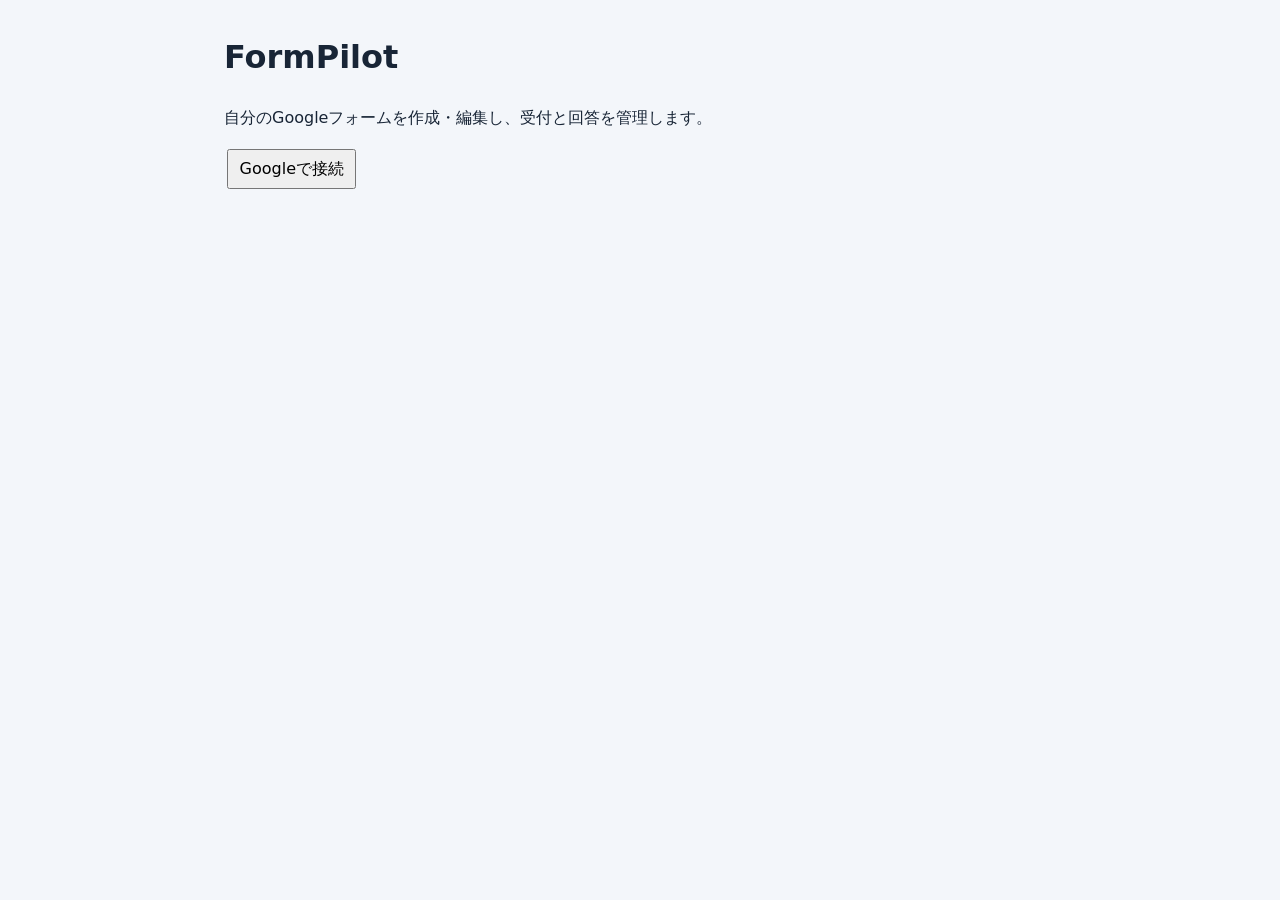
==== index.html @ 99483291 "Add FormPilot GitHub Pages application" ====
<!doctype html>
<html lang="ja">
<head>
  <meta charset="utf-8">
  <meta name="viewport" content="width=device-width, initial-scale=1">
  <title>FormPilot</title>
  <link rel="stylesheet" href="./style.css">
  <script src="https://accounts.google.com/gsi/client" defer></script>
  <script src="https://apis.google.com/js/api.js" defer></script>
  <script type="module" src="./app.js"></script>
</head>
<body>
  <main>
    <h1>FormPilot</h1>
    <p>自分のGoogleフォームを作成・編集し、受付と回答を管理します。</p>
    <p id="account"></p>
    <button id="connect">Googleで接続</button>
    <button id="disconnect" hidden>ログアウト</button>
    <p id="status" role="status"></p>
    <section id="dashboard" hidden>
      <h2>自分のフォーム <span id="count"></span></h2>
      <form id="create">
        <label>フォーム名 <input name="title" required maxlength="300"></label>
        <button>新規作成</button>
      </form>
      <button id="refresh">一覧を更新</button>
      <button id="import">Driveから取り込む</button>
      <button id="ledger">管理台帳を更新</button>
      <a id="ledger-link" target="_blank" rel="noopener noreferrer" hidden>管理台帳を開く</a>
      <ul id="forms"></ul>
    </section>
    <section id="detail" hidden>
      <h2>フォーム編集</h2>
      <p id="publication"></p>
      <p><a id="native" target="_blank" rel="noopener noreferrer">Google Formsで開く</a>
        <a id="responder" target="_blank" rel="noopener noreferrer" hidden>回答ページを開く</a></p>
      <div class="actions">
        <button id="start">受付開始</button>
        <button id="stop">受付停止</button>
        <button id="unpublish">非公開</button>
        <button id="sharing">リンク公開設定</button>
        <button id="trash">ゴミ箱に移動</button>
      </div>
      <form id="edit">
        <label>タイトル <input id="title" required></label>
        <label>説明 <textarea id="description"></textarea></label>
        <div id="items"></div>
        <button id="add" type="button">質問を追加</button>
        <button>編集を保存</button>
      </form>
      <h3>回答</h3>
      <button id="responses">回答を表示</button>
      <button id="more" hidden>次のページ</button>
      <pre id="answer-list" hidden></pre>
    </section>
  </main>
</body>
</html>
---- style.css ----
:root { font: 16px/1.6 system-ui, sans-serif; color: #182536; background: #f3f6fa; }
main { max-width: 52rem; margin: 2rem auto; padding: 0 1rem; }
section { margin: 1rem 0; padding: 1.25rem; border-radius: .75rem; background: white; }
button, input, textarea, select { font: inherit; }
button { padding: .3rem .65rem; margin: .2rem; cursor: pointer; }
button:disabled { cursor: default; }
#edit label { display: block; margin: .5rem 0; }
#edit input:not([type=checkbox]), textarea { box-sizing: border-box; width: 100%; }
fieldset { margin: .75rem 0; border: 1px solid #bdc7d1; border-radius: .4rem; }
pre { white-space: pre-wrap; overflow-wrap: anywhere; background: #f3f6fa; padding: 1rem; }
#status { min-height: 1.6em; }
[hidden] { display: none !important; }
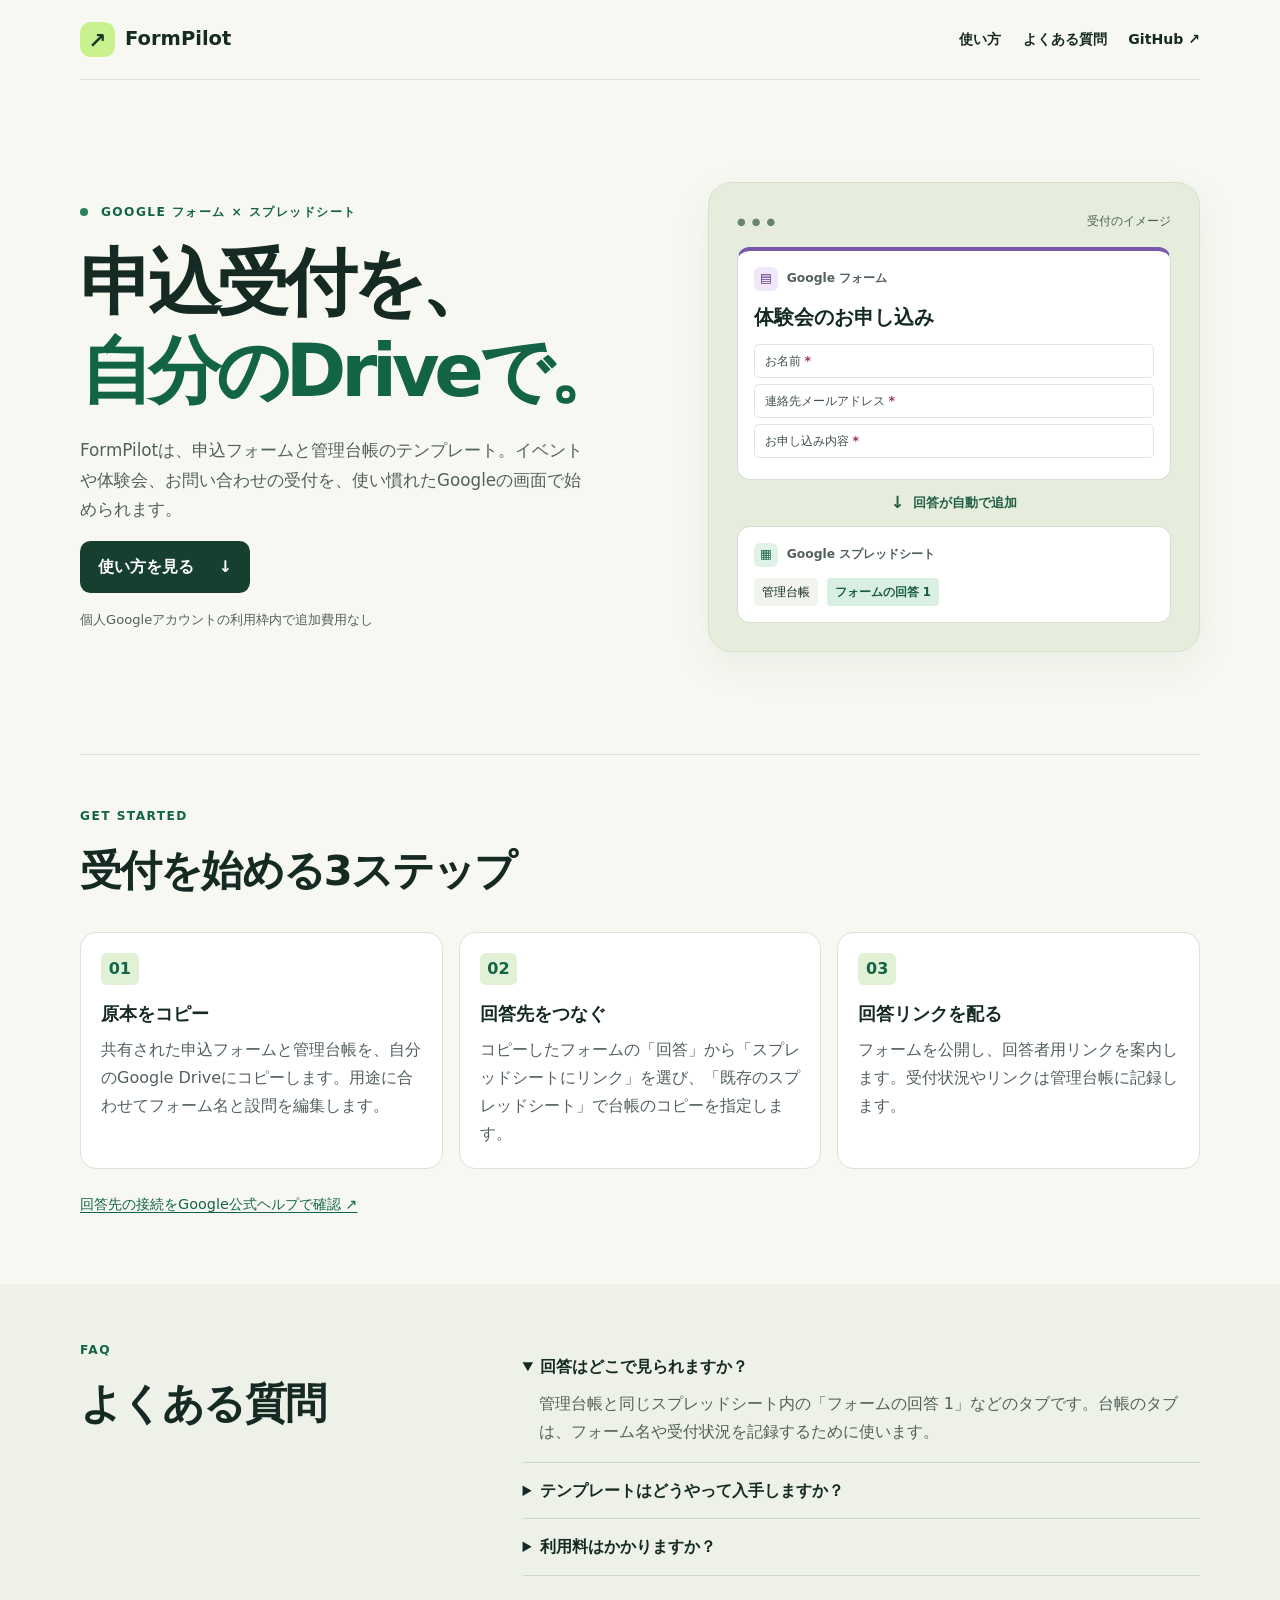
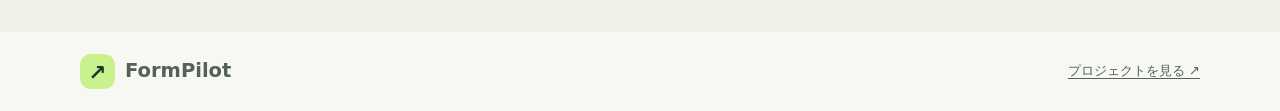
==== commit 749b602f: "Publish FormPilot template introduction" ====
--- a/index.html
+++ b/index.html
@@ -2,58 +2,62 @@
 <html lang="ja">
 <head>
   <meta charset="utf-8">
-  <meta name="viewport" content="width=device-width, initial-scale=1">
-  <title>FormPilot</title>
-  <link rel="stylesheet" href="./style.css">
-  <script src="https://accounts.google.com/gsi/client" defer></script>
-  <script src="https://apis.google.com/js/api.js" defer></script>
-  <script type="module" src="./app.js"></script>
+  <meta name="viewport" content="width=device-width,initial-scale=1">
+  <meta name="description" content="FormPilotは、Googleフォームとスプレッドシートを組み合わせた申込受付テンプレートです。">
+  <meta name="theme-color" content="#f7f8f2">
+  <title>FormPilot｜申込受付テンプレート</title>
+  <link rel="stylesheet" href="./intro.css">
 </head>
 <body>
+  <header class="site-header wrap">
+    <a class="brand" href="./"><span class="mark" aria-hidden="true">↗</span> FormPilot</a>
+    <nav aria-label="メインメニュー"><a href="#start">使い方</a><a href="#faq">よくある質問</a><a href="https://github.com/morigu812-svg/Form-Pilot">GitHub ↗</a></nav>
+  </header>
   <main>
-    <h1>FormPilot</h1>
-    <p>自分のGoogleフォームを作成・編集し、受付と回答を管理します。</p>
-    <p id="account"></p>
-    <button id="connect">Googleで接続</button>
-    <button id="disconnect" hidden>ログアウト</button>
-    <p id="status" role="status"></p>
-    <section id="dashboard" hidden>
-      <h2>自分のフォーム <span id="count"></span></h2>
-      <form id="create">
-        <label>フォーム名 <input name="title" required maxlength="300"></label>
-        <button>新規作成</button>
-      </form>
-      <button id="refresh">一覧を更新</button>
-      <button id="import">Driveから取り込む</button>
-      <button id="ledger">管理台帳を更新</button>
-      <a id="ledger-link" target="_blank" rel="noopener noreferrer" hidden>管理台帳を開く</a>
-      <ul id="forms"></ul>
+    <section class="hero wrap" aria-labelledby="hero-title">
+      <div>
+        <p class="eyebrow"><span></span> GOOGLE フォーム × スプレッドシート</p>
+        <h1 id="hero-title">申込受付を、<br><em>自分のDriveで。</em></h1>
+        <p class="lead">FormPilotは、申込フォームと管理台帳のテンプレート。イベントや体験会、お問い合わせの受付を、使い慣れたGoogleの画面で始められます。</p>
+        <a class="button" href="#start">使い方を見る <span aria-hidden="true">↓</span></a>
+        <p class="note">個人Googleアカウントの利用枠内で追加費用なし</p>
+      </div>
+      <div class="demo" aria-label="申込フォームから回答が台帳の別タブに入るイメージ">
+        <div class="demo-top"><span class="dots" aria-hidden="true">● ● ●</span><span>受付のイメージ</span></div>
+        <div class="form-card">
+          <div class="demo-label"><span class="mini purple" aria-hidden="true">▤</span> Google フォーム</div>
+          <p class="sample-title">体験会のお申し込み</p>
+          <div class="sample-input">お名前 <b>*</b></div><div class="sample-input">連絡先メールアドレス <b>*</b></div><div class="sample-input">お申し込み内容 <b>*</b></div>
+        </div>
+        <div class="flow"><span aria-hidden="true">↓</span> 回答が自動で追加</div>
+        <div class="sheet-card">
+          <div class="demo-label"><span class="mini green" aria-hidden="true">▦</span> Google スプレッドシート</div>
+          <div class="tabs"><span>管理台帳</span><strong>フォームの回答 1</strong></div>
+        </div>
+      </div>
     </section>
-    <section id="detail" hidden>
-      <h2>フォーム編集</h2>
-      <p id="publication"></p>
-      <p><a id="native" target="_blank" rel="noopener noreferrer">Google Formsで開く</a>
-        <a id="responder" target="_blank" rel="noopener noreferrer" hidden>回答ページを開く</a></p>
-      <div class="actions">
-        <button id="start">受付開始</button>
-        <button id="stop">受付停止</button>
-        <button id="unpublish">非公開</button>
-        <button id="sharing">リンク公開設定</button>
-        <button id="trash">ゴミ箱に移動</button>
+
+    <section class="section wrap" id="start" aria-labelledby="start-title">
+      <div class="section-heading"><p class="eyebrow">GET STARTED</p><h2 id="start-title">受付を始める3ステップ</h2></div>
+      <ol class="steps">
+        <li><span class="number">01</span><h3>原本をコピー</h3><p>共有された申込フォームと管理台帳を、自分のGoogle Driveにコピーします。用途に合わせてフォーム名と設問を編集します。</p></li>
+        <li><span class="number">02</span><h3>回答先をつなぐ</h3><p>コピーしたフォームの「回答」から「スプレッドシートにリンク」を選び、「既存のスプレッドシート」で台帳のコピーを指定します。</p></li>
+        <li><span class="number">03</span><h3>回答リンクを配る</h3><p>フォームを公開し、回答者用リンクを案内します。受付状況やリンクは管理台帳に記録します。</p></li>
+      </ol>
+      <p class="guide"><a href="https://support.google.com/docs/answer/2917686?hl=ja">回答先の接続をGoogle公式ヘルプで確認 ↗</a></p>
+    </section>
+
+    <section class="faq-band" id="faq" aria-labelledby="faq-title">
+      <div class="wrap faq">
+        <div><p class="eyebrow">FAQ</p><h2 id="faq-title">よくある質問</h2></div>
+        <div>
+          <details open><summary>回答はどこで見られますか？</summary><p>管理台帳と同じスプレッドシート内の「フォームの回答 1」などのタブです。台帳のタブは、フォーム名や受付状況を記録するために使います。</p></details>
+          <details><summary>テンプレートはどうやって入手しますか？</summary><p>テンプレートの配布元からGoogleフォームと管理台帳の共有リンクを受け取り、両方を自分のDriveにコピーします。</p></details>
+          <details><summary>利用料はかかりますか？</summary><p>Googleフォームとスプレッドシートの標準機能を使う方式です。個人Googleアカウントの利用枠内なら、FormPilot用のサーバーや独自ドメインの契約は不要です。</p></details>
+        </div>
       </div>
-      <form id="edit">
-        <label>タイトル <input id="title" required></label>
-        <label>説明 <textarea id="description"></textarea></label>
-        <div id="items"></div>
-        <button id="add" type="button">質問を追加</button>
-        <button>編集を保存</button>
-      </form>
-      <h3>回答</h3>
-      <button id="responses">回答を表示</button>
-      <button id="more" hidden>次のページ</button>
-      <pre id="answer-list" hidden></pre>
     </section>
   </main>
+  <footer class="wrap"><a class="brand" href="./"><span class="mark" aria-hidden="true">↗</span> FormPilot</a><a href="https://github.com/morigu812-svg/Form-Pilot">プロジェクトを見る ↗</a></footer>
 </body>
 </html>
-
--- a/intro.css
+++ b/intro.css
@@ -0,0 +1,55 @@
+:root{font-family:system-ui,-apple-system,"Segoe UI",sans-serif;color:#152a23;background:#f7f8f2;line-height:1.75;--ink:#152a23;--muted:#526259;--green:#136447;--line:#d9e3d8}
+*{box-sizing:border-box}
+body{margin:0}
+a{color:inherit;text-underline-offset:.24em}
+a:focus-visible,summary:focus-visible{outline:3px solid #287e56;outline-offset:5px}
+.wrap{width:min(1120px,calc(100% - 64px));margin-inline:auto}
+.site-header,footer{display:flex;align-items:center;justify-content:space-between;gap:1rem;padding-block:22px;border-bottom:1px solid var(--line)}
+.brand{display:inline-flex;align-items:center;gap:10px;font-size:1.22rem;font-weight:800;text-decoration:none;white-space:nowrap}
+.mark{display:grid;place-items:center;width:35px;height:35px;border-radius:11px;background:#c9f18d;color:#16392b;font-size:1.35rem}
+nav{display:flex;gap:1.35rem;flex-wrap:wrap;font-size:.88rem;font-weight:650}
+nav a{text-decoration:none}
+nav a:hover{text-decoration:underline}
+.hero{display:grid;grid-template-columns:1.12fr 1fr;gap:clamp(30px,6vw,90px);align-items:center;padding-block:clamp(55px,8vw,115px)}
+.eyebrow{font-size:.76rem;font-weight:800;letter-spacing:.12em;color:var(--green);margin:0 0 1rem}
+.eyebrow span{display:inline-block;width:8px;height:8px;border-radius:50%;background:#27835c;margin-right:.45rem}
+h1,h2,h3,p{margin-top:0}
+h1{font-size:clamp(2.5rem,5.7vw,5.3rem);line-height:1.2;letter-spacing:-.07em;margin-bottom:1.4rem}
+h1 em{font-style:normal;color:var(--green)}
+.lead{max-width:32rem;color:var(--muted);font-size:1.05rem}
+.button{display:inline-flex;align-items:center;gap:1.5rem;padding:.75rem 1.15rem;border-radius:.65rem;background:#173f30;color:white;text-decoration:none;font-weight:700}
+.button:hover{background:#24684d}
+.note{font-size:.82rem;color:var(--muted);margin:1rem 0 0}
+.demo{border-radius:1.45rem;background:#e6eddc;border:1px solid #d6e1ce;padding:clamp(16px,3vw,28px);box-shadow:0 14px 40px #284b2310}
+.demo-top,.demo-label,.flow,.tabs{display:flex;align-items:center;gap:.55rem}
+.demo-top{justify-content:space-between;color:#486053;font-size:.76rem;margin-bottom:.9rem}
+.dots{letter-spacing:.15em;color:#668471;font-size:.62rem}
+.form-card,.sheet-card{background:white;border-radius:.8rem;padding:1rem;border:1px solid #d4ded2}
+.form-card{border-top:4px solid #7957aa}
+.demo-label{font-size:.77rem;color:var(--muted);font-weight:700}
+.mini{display:grid;place-items:center;width:24px;height:24px;border-radius:6px}
+.purple{background:#f0e7f9;color:#5a3288}
+.green{background:#e1f2e8;color:#126145}
+.sample-title{font-size:1.22rem;font-weight:800;margin:.6rem 0}
+.sample-input{padding:.32rem .6rem;border:1px solid #e0e5df;border-radius:.3rem;margin:.35rem 0;color:#40524a;font-size:.78rem}
+.sample-input b{color:#963b58}
+.flow{justify-content:center;padding:.5rem;color:#225e46;font-size:.8rem;font-weight:700}
+.flow span{font-size:1.05rem}
+.tabs{margin-top:.7rem;flex-wrap:wrap;font-size:.73rem}
+.tabs>*{background:#f2f4ef;padding:.23rem .5rem;border-radius:.25rem}
+.tabs strong{background:#d8efe1;color:#185d43}
+.section{padding:3.2rem 0 4.2rem;border-top:1px solid var(--line)}
+h2{font-size:clamp(1.55rem,3.5vw,2.6rem);line-height:1.3;letter-spacing:-.045em}
+.steps{list-style:none;padding:0;display:grid;grid-template-columns:repeat(3,1fr);gap:1rem}
+.steps li{background:#fff;border:1px solid var(--line);border-radius:1rem;padding:1.25rem}
+.number{display:inline-block;font-weight:800;color:var(--green);background:#e1f1d6;padding:.13rem .48rem;border-radius:.35rem;margin-bottom:.8rem}
+h3{font-size:1.13rem;margin-bottom:.4rem}
+.steps p,.faq p:not(.eyebrow){color:var(--muted);margin-bottom:0}
+.guide{font-size:.9rem;color:var(--green);margin:1.4rem 0 0}
+.faq-band{background:#edf1e7;padding:3.5rem 0}
+.faq{display:grid;grid-template-columns:1fr 1.65fr;gap:2rem}
+details{border-bottom:1px solid #cbd8cc;padding:.85rem 0}
+summary{font-weight:720;cursor:pointer}
+details p{padding:.55rem 0 .15rem 1rem}
+footer{border-bottom:0;color:var(--muted);font-size:.82rem}
+@media(max-width:760px){.wrap{width:calc(100% - 32px)}.hero,.faq,.steps{grid-template-columns:1fr}.hero{padding-block:46px;gap:26px}.faq{gap:.3rem}.section{padding-block:2.5rem}.site-header{align-items:flex-start}nav{gap:.3rem .75rem;justify-content:flex-end}h2{margin-bottom:1rem}}
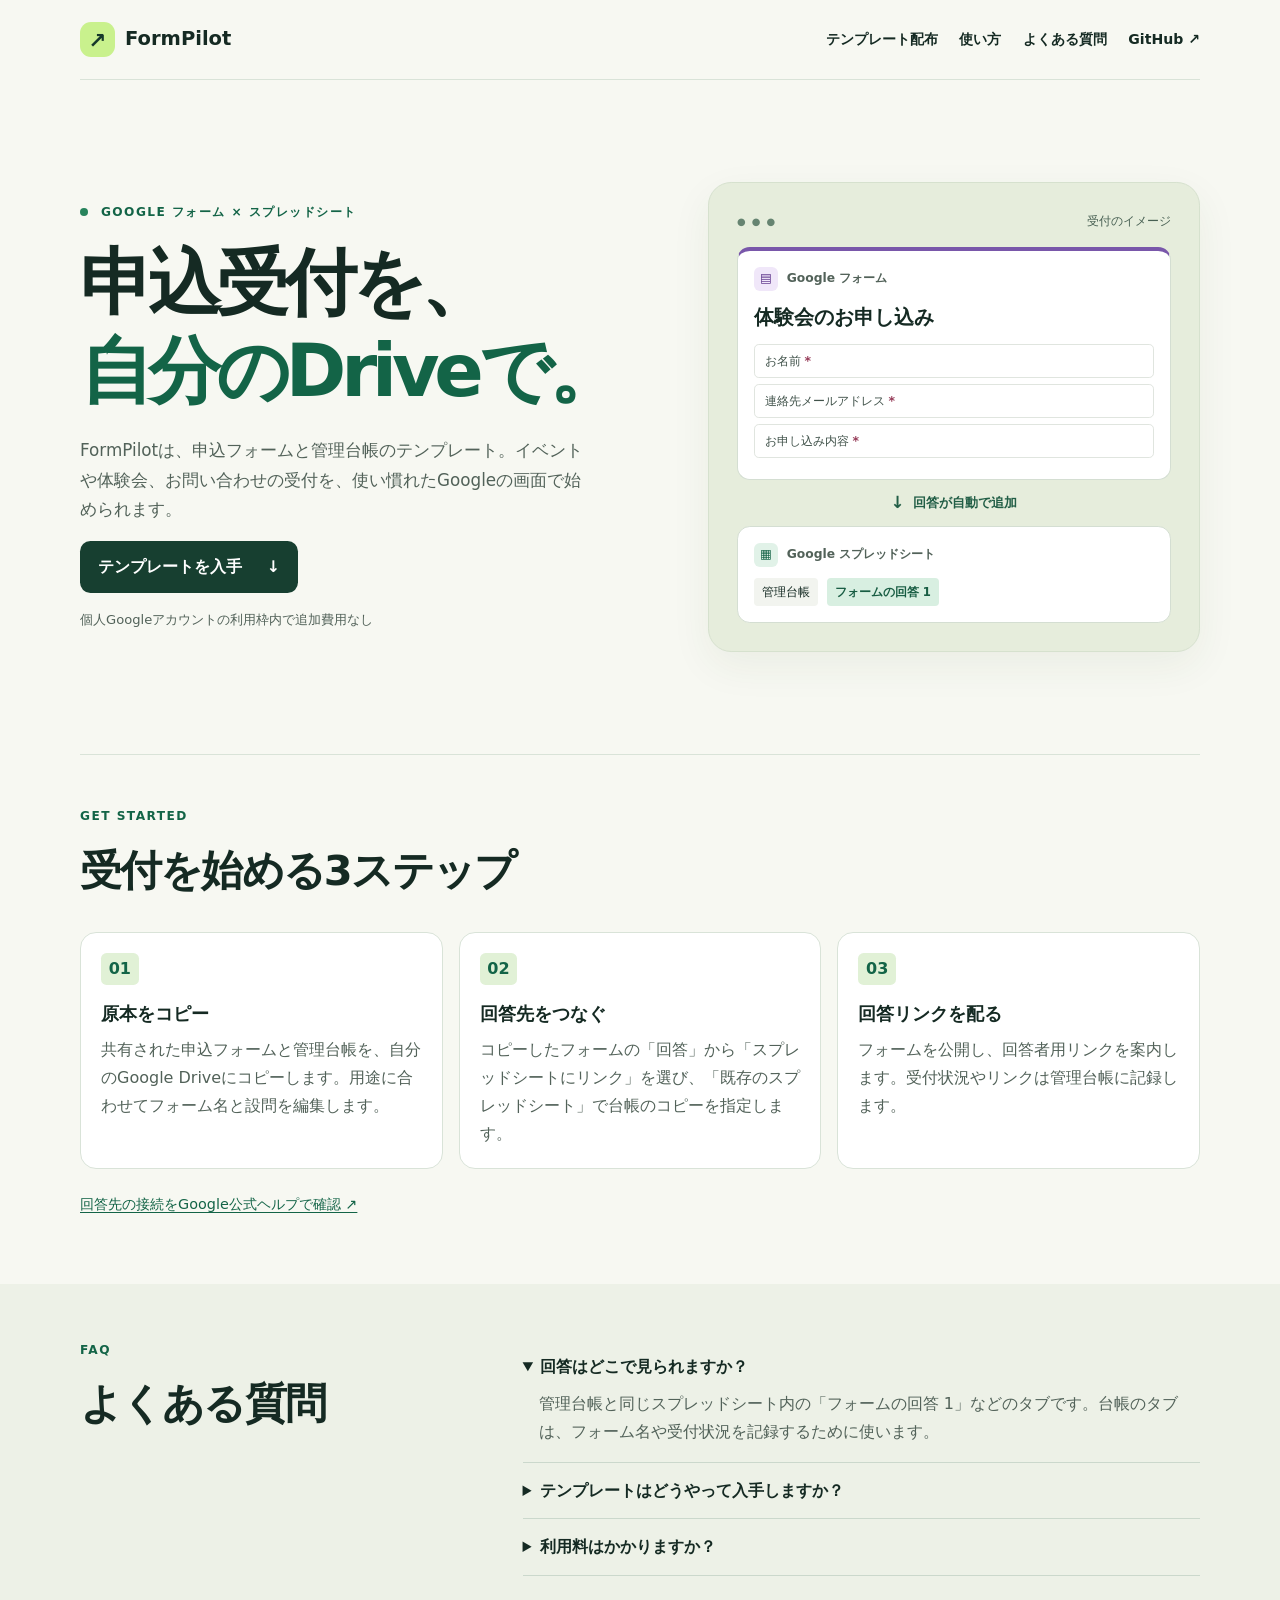
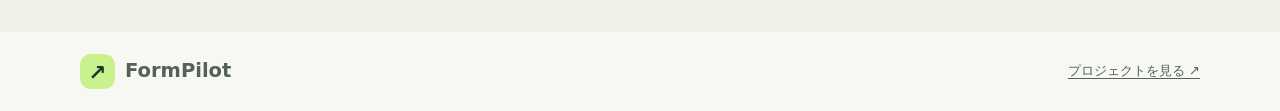
==== commit 08bd45c6: "Add FormPilot template distribution page" ====
--- a/index.html
+++ b/index.html
@@ -11,7 +11,7 @@
 <body>
   <header class="site-header wrap">
     <a class="brand" href="./"><span class="mark" aria-hidden="true">↗</span> FormPilot</a>
-    <nav aria-label="メインメニュー"><a href="#start">使い方</a><a href="#faq">よくある質問</a><a href="https://github.com/morigu812-svg/Form-Pilot">GitHub ↗</a></nav>
+    <nav aria-label="メインメニュー"><a href="./templates.html">テンプレート配布</a><a href="#start">使い方</a><a href="#faq">よくある質問</a><a href="https://github.com/morigu812-svg/Form-Pilot">GitHub ↗</a></nav>
   </header>
   <main>
     <section class="hero wrap" aria-labelledby="hero-title">
@@ -19,7 +19,7 @@
         <p class="eyebrow"><span></span> GOOGLE フォーム × スプレッドシート</p>
         <h1 id="hero-title">申込受付を、<br><em>自分のDriveで。</em></h1>
         <p class="lead">FormPilotは、申込フォームと管理台帳のテンプレート。イベントや体験会、お問い合わせの受付を、使い慣れたGoogleの画面で始められます。</p>
-        <a class="button" href="#start">使い方を見る <span aria-hidden="true">↓</span></a>
+        <a class="button" href="./templates.html">テンプレートを入手 <span aria-hidden="true">↓</span></a>
         <p class="note">個人Googleアカウントの利用枠内で追加費用なし</p>
       </div>
       <div class="demo" aria-label="申込フォームから回答が台帳の別タブに入るイメージ">
@@ -52,7 +52,7 @@
         <div><p class="eyebrow">FAQ</p><h2 id="faq-title">よくある質問</h2></div>
         <div>
           <details open><summary>回答はどこで見られますか？</summary><p>管理台帳と同じスプレッドシート内の「フォームの回答 1」などのタブです。台帳のタブは、フォーム名や受付状況を記録するために使います。</p></details>
-          <details><summary>テンプレートはどうやって入手しますか？</summary><p>テンプレートの配布元からGoogleフォームと管理台帳の共有リンクを受け取り、両方を自分のDriveにコピーします。</p></details>
+          <details><summary>テンプレートはどうやって入手しますか？</summary><p><a href="./templates.html">テンプレート配布ページ</a>から、申込フォームの作り方と管理台帳のひな形を利用できます。</p></details>
           <details><summary>利用料はかかりますか？</summary><p>Googleフォームとスプレッドシートの標準機能を使う方式です。個人Googleアカウントの利用枠内なら、FormPilot用のサーバーや独自ドメインの契約は不要です。</p></details>
         </div>
       </div>
